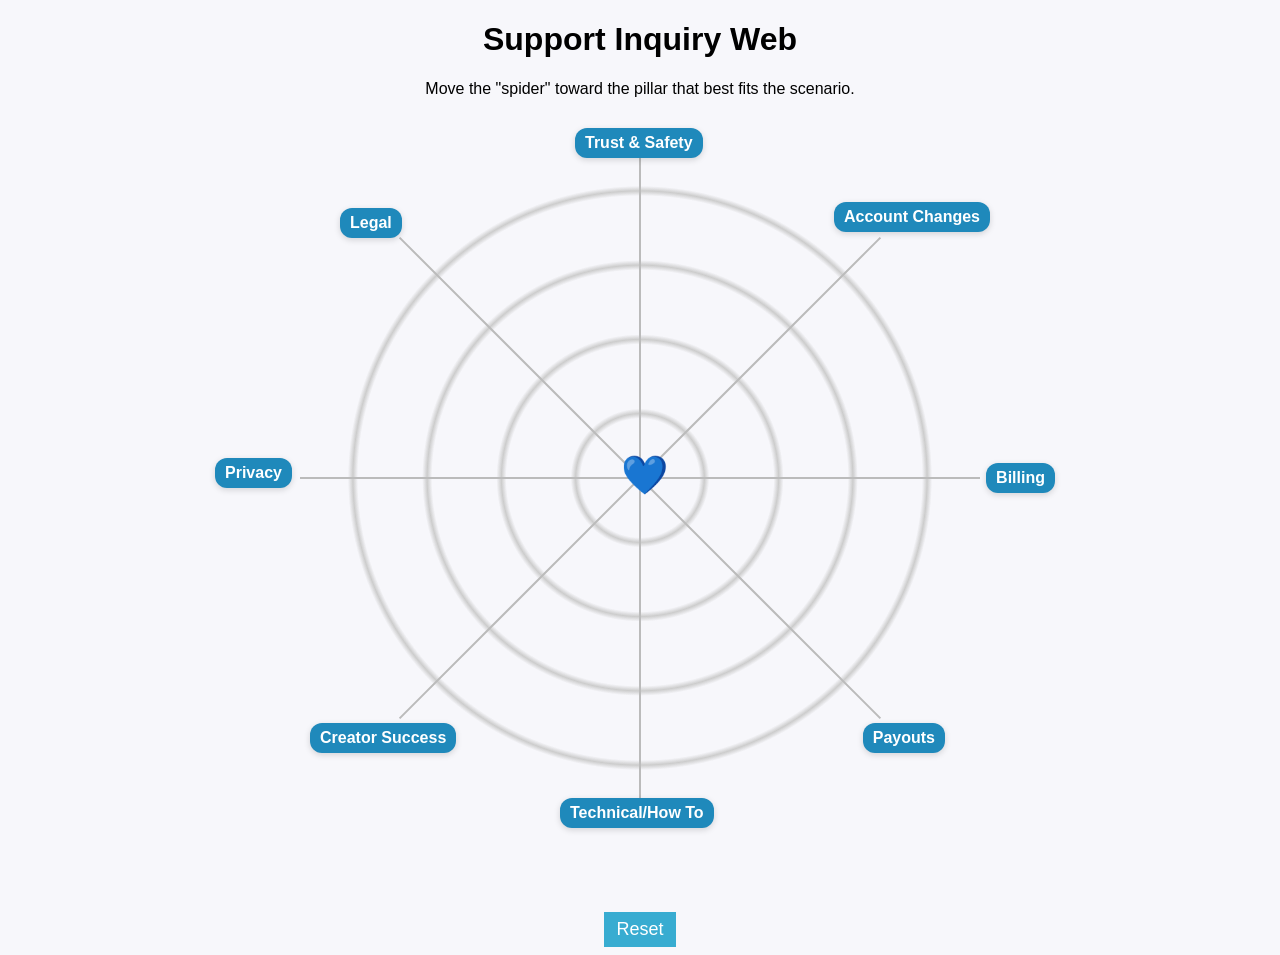
==== index.html @ d9ba9cfe "Rename support-web.html to index.html" ====
<!DOCTYPE html>
<html>
<head>
  <meta charset="UTF-8">
  <meta name="viewport" content="width=device-width, initial-scale=1.0">
  <meta name="color-scheme" content="light dark">
  <title>Support Inquiry Web</title>

  <link rel="stylesheet" href="supportWeb.css">
  <link rel="icon" type="image/svg+xml" href="fansly_logo.png">
</head>

<body>
  <h1>Support Inquiry Web</h1>
  <p>Move the "spider" toward the pillar that best fits the scenario.</p>

  <div class="web" id="web">

    <svg class="radar-fill" viewBox="0 0 700 700">
      <polygon id="radarShape" points="" />
    </svg>

    <div class="spoke" style="transform: rotate(0deg);"></div>
    <div class="spoke" style="transform: rotate(45deg);"></div>
    <div class="spoke" style="transform: rotate(90deg);"></div>
    <div class="spoke" style="transform: rotate(135deg);"></div>
    <div class="spoke" style="transform: rotate(180deg);"></div>
    <div class="spoke" style="transform: rotate(225deg);"></div>
    <div class="spoke" style="transform: rotate(270deg);"></div>
    <div class="spoke" style="transform: rotate(315deg);"></div>

    <div class="label trust-label" 
         data-tooltip="Examples: model release, applications, banned accounts"
         data-category="trust">Trust & Safety</div>
    <div class="label account-label" 
         data-tooltip="Examples: compromised accounts, account restoration, username or email changes, locating lost accounts"
         data-category="account">Account Changes</div>
    <div class="label billing-label" 
         data-tooltip="Examples: payment issues, delayed transactions, refund requests"
         data-category="billing">Billing</div>
    <div class="label payouts-label" 
         data-tooltip="Examples: invoice requests, payout method inquiries, delayed payouts"
         data-category="payouts">Payouts</div>
    <div class="label technical-label" 
         data-tooltip="Examples: troubleshooting, how a feature works, intended behavior"
         data-category="technical">Technical/How To</div>
    <div class="label creator-label" 
         data-tooltip="Examples: partnership inquiries, marketing related"
         data-category="creator">Creator Success</div>
    <div class="label privacy-label" 
         data-tooltip="Examples: DMCA, delete my data, copy of data"
         data-category="privacy">Privacy</div>
    <div class="label legal-label" 
         data-tooltip="Examples: law enforcement requests, allegations of discrimination"
         data-category="legal">Legal</div>

    <div class="center"></div>
    <div id="spider">💙</div>
  </div>

  <br>
  <br>
  <br>

  <button class="reset-button" onclick="resetMarker()">Reset</button>

  <script src="supportWeb.js"></script>
</body>
</html>
---- supportWeb.css ----
body {
    font-family: Arial, sans-serif;
    background: #f7f7fb;
    text-align: center;
}

.web {
    position: relative;
    width: 700px;
    height: 700px;
    margin: 30px auto;
    border-radius: 50%;
    background:
    radial-gradient(circle, transparent 12%, #ccc 13%, transparent 14%),
    radial-gradient(circle, transparent 27%, #ccc 28%, transparent 29%),
    radial-gradient(circle, transparent 42%, #ccc 43%, transparent 44%),
    radial-gradient(circle, transparent 57%, #ccc 58%, transparent 59%),
    radial-gradient(circle, transparent 72%, #ccc 73%, transparent 74%);
}

.spoke {
    position: absolute;
    width: 2px;
    height: 340px;
    background: #bbb;
    left: 349px;
    top: 10px;
    transform-origin: bottom center;
    z-index: 0;
}

.label {
    position: absolute;
    font-weight: bold;
    background: rgb(31, 137, 187);
    color: white;
    padding: 6px 10px;
    border-radius: 12px;
    box-shadow: 0 2px 6px rgba(0,0,0,0.15);
    cursor: default;
    transition: transform 0.15s ease;
    z-index: 3;
}

.label:hover {
    transform: scale(1.03);
}

/* CUSTOM TOOLTIP */
.label::after {
    content: attr(data-tooltip);
    position: absolute;

    width: 220px;
    padding: 10px 12px;

    background: white;
    color: rgb(31, 137, 187);

    border-radius: 12px;
    border: 2px solid rgb(31, 137, 187);

    box-shadow: 0 4px 12px rgba(0,0,0,0.12);

    font-size: 13px;
    font-weight: normal;
    line-height: 1.4;

    opacity: 0;
    pointer-events: none;

    transition: opacity 0.2s ease;

    z-index: 1000;

    top: 115%;
    left: 50%;
    transform: translateX(-50%);
}

/* SHOW TOOLTIP ON HOVER */
.label:hover::after {
    opacity: 1;
}

.label.level-1 {
    background: rgb(96, 181, 216);
}

.label.level-2 {
    background: rgb(31, 137, 187);
    box-shadow: 0 0 0 3px rgba(31, 137, 187, 0.20);
}

.label.level-3 {
    background: rgb(18, 95, 132);
    box-shadow: 0 0 0 4px rgba(31, 137, 187, 0.30);
}

.label.level-4 {
  background: rgb(10, 65, 95);
  box-shadow:
    0 0 0 4px rgba(31, 137, 187, 0.35),
    0 0 18px rgba(31, 137, 187, 0.45);
}

.trust-label {
  top: 0;
  left: 285px;
}

.account-label{
  top: 74px; 
  right: 0px;
}

.billing-label{
  top: 335px; 
  right: -65px;  
}

.payouts-label{
  bottom: 75px; 
  right: 45px;  
}

.technical-label{
  bottom: 0; 
  left: 270px;  
}

.creator-label{
  bottom: 75px; 
  left: 20px;  
}

.privacy-label{
  top: 330px; 
  left: -75px;
}

.legal-label{
  top: 80px; 
  left: 50px;  
}

#spider {
    position: absolute;
    font-size: 38px;
    cursor: grab;
    left: 331px;
    top: 325px;
    user-select: none;
    z-index: 4;
}

.center {
    position: absolute;
    left: 285px;
    top: 335px;
    color: #666;
    font-size: 14px;
}

.reset-button{
    background-color: rgb(56, 172, 209);
    border: none;
    color: white;
    font-size: 18px;
    padding: 0.40em .70em;
}

.radar-fill {
    position: absolute;
    inset: 0;
    width: 700px;
    height: 700px;
    pointer-events: none;
    z-index: 1;
}

#radarShape {
    fill: rgba(31, 137, 187, 0.28);
    stroke: rgb(31, 137, 187);
    stroke-width: 3;
}

@media (prefers-color-scheme: dark) {
  body {
    background: #121820;
    color: #f3f7fb;
  }

  .web {
    background:
      radial-gradient(circle, transparent 12%, #3c4a57 13%, transparent 14%),
      radial-gradient(circle, transparent 27%, #3c4a57 28%, transparent 29%),
      radial-gradient(circle, transparent 42%, #3c4a57 43%, transparent 44%),
      radial-gradient(circle, transparent 57%, #3c4a57 58%, transparent 59%),
      radial-gradient(circle, transparent 72%, #3c4a57 73%, transparent 74%);
  }

  .spoke {
    background: #3c4a57;
  }

  .label {
    background: rgb(56, 172, 209);
    color: white;
    box-shadow: 0 2px 8px rgba(0, 0, 0, 0.35);
  }

  .label::after {
    background: #1c2630;
    color: #f3f7fb;
    border-color: rgb(56, 172, 209);
    box-shadow: 0 4px 14px rgba(0, 0, 0, 0.45);
  }

  .reset-button {
    background-color: rgb(56, 172, 209);
    color: white;
  }

  #radarShape {
    fill: rgba(56, 172, 209, 0.26);
    stroke: rgb(56, 172, 209);
  }
}
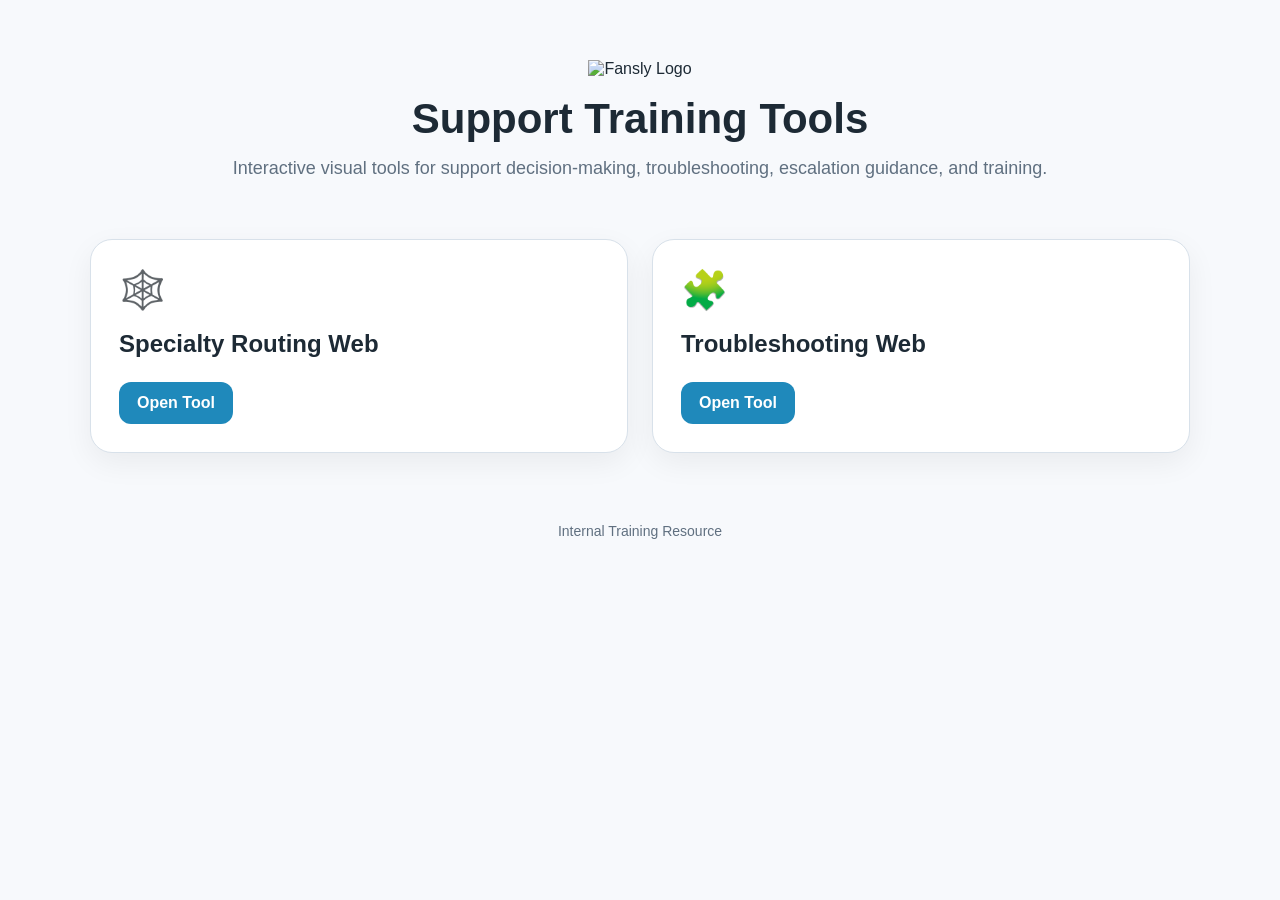
==== commit 9730f5b8: "Added new pages" ====
--- a/index.html
+++ b/index.html
@@ -1,69 +1,213 @@
 <!DOCTYPE html>
-<html>
+<html lang="en">
+
 <head>
   <meta charset="UTF-8">
   <meta name="viewport" content="width=device-width, initial-scale=1.0">
+
+  <title>Fansly Support Training Tools</title>
+
+  <meta name="robots" content="noindex, nofollow">
   <meta name="color-scheme" content="light dark">
-  <title>Support Inquiry Web</title>
-
-  <link rel="stylesheet" href="supportWeb.css">
-  <link rel="icon" type="image/svg+xml" href="fansly_logo.png">
+
+  <link rel="icon" type="image/svg+xml" href="./assets/fansly_logo.png">
+
+  <style>
+    :root {
+      --primary: rgb(31, 137, 187);
+      --primary-light: rgb(56, 172, 209);
+
+      --bg: #f7f9fc;
+      --card: white;
+      --text: #1d2a35;
+      --muted: #607080;
+      --border: #d8e1ea;
+    }
+
+    body {
+      margin: 0;
+      font-family: Arial, sans-serif;
+      background: var(--bg);
+      color: var(--text);
+      min-height: 100vh;
+    }
+
+    .page {
+      max-width: 1100px;
+      margin: auto;
+      padding: 60px 24px;
+    }
+
+    .hero {
+      text-align: center;
+      margin-bottom: 60px;
+    }
+
+    .hero-logo {
+      width: 72px;
+      height: 72px;
+      margin-bottom: 18px;
+    }
+
+    .hero h1 {
+      margin: 0;
+      font-size: 42px;
+      line-height: 1.1;
+    }
+
+    .hero p {
+      margin-top: 16px;
+      font-size: 18px;
+      color: var(--muted);
+    }
+
+    .tool-grid {
+      display: grid;
+      grid-template-columns: repeat(auto-fit, minmax(320px, 1fr));
+      gap: 24px;
+    }
+
+    .tool-card {
+      background: var(--card);
+      border: 1px solid var(--border);
+      border-radius: 22px;
+      padding: 28px;
+      box-shadow: 0 10px 30px rgba(0, 0, 0, 0.06);
+
+      transition:
+        transform 0.18s ease,
+        box-shadow 0.18s ease,
+        border-color 0.18s ease;
+    }
+
+    .tool-card:hover {
+      transform: translateY(-4px);
+      border-color: var(--primary-light);
+      box-shadow: 0 18px 38px rgba(0, 0, 0, 0.10);
+    }
+
+    .tool-icon {
+      font-size: 38px;
+      margin-bottom: 18px;
+    }
+
+    .tool-card h2 {
+      margin: 0 0 12px 0;
+      font-size: 24px;
+    }
+
+    .tool-card p {
+      margin: 0 0 24px 0;
+      line-height: 1.6;
+      color: var(--muted);
+    }
+
+    .tool-button {
+      display: inline-block;
+      background: var(--primary);
+      color: white;
+      text-decoration: none;
+      padding: 12px 18px;
+      border-radius: 12px;
+      font-weight: bold;
+
+      transition:
+        background 0.18s ease,
+        transform 0.18s ease;
+    }
+
+    .tool-button:hover {
+      background: var(--primary-light);
+      transform: scale(1.02);
+    }
+
+    .footer {
+      margin-top: 70px;
+      text-align: center;
+      font-size: 14px;
+      color: var(--muted);
+    }
+
+    @media (prefers-color-scheme: dark) {
+      :root {
+        --bg: #10161d;
+        --card: #18212b;
+        --text: #f3f7fb;
+        --muted: #9fb2c3;
+        --border: #2a3947;
+      }
+
+      .tool-card {
+        box-shadow: 0 10px 30px rgba(0, 0, 0, 0.28);
+      }
+
+      .tool-card:hover {
+        box-shadow: 0 18px 40px rgba(0, 0, 0, 0.42);
+      }
+    }
+  </style>
 </head>
 
 <body>
-  <h1>Support Inquiry Web</h1>
-  <p>Move the "spider" toward the pillar that best fits the scenario.</p>
-
-  <div class="web" id="web">
-
-    <svg class="radar-fill" viewBox="0 0 700 700">
-      <polygon id="radarShape" points="" />
-    </svg>
-
-    <div class="spoke" style="transform: rotate(0deg);"></div>
-    <div class="spoke" style="transform: rotate(45deg);"></div>
-    <div class="spoke" style="transform: rotate(90deg);"></div>
-    <div class="spoke" style="transform: rotate(135deg);"></div>
-    <div class="spoke" style="transform: rotate(180deg);"></div>
-    <div class="spoke" style="transform: rotate(225deg);"></div>
-    <div class="spoke" style="transform: rotate(270deg);"></div>
-    <div class="spoke" style="transform: rotate(315deg);"></div>
-
-    <div class="label trust-label" 
-         data-tooltip="Examples: model release, applications, banned accounts"
-         data-category="trust">Trust & Safety</div>
-    <div class="label account-label" 
-         data-tooltip="Examples: compromised accounts, account restoration, username or email changes, locating lost accounts"
-         data-category="account">Account Changes</div>
-    <div class="label billing-label" 
-         data-tooltip="Examples: payment issues, delayed transactions, refund requests"
-         data-category="billing">Billing</div>
-    <div class="label payouts-label" 
-         data-tooltip="Examples: invoice requests, payout method inquiries, delayed payouts"
-         data-category="payouts">Payouts</div>
-    <div class="label technical-label" 
-         data-tooltip="Examples: troubleshooting, how a feature works, intended behavior"
-         data-category="technical">Technical/How To</div>
-    <div class="label creator-label" 
-         data-tooltip="Examples: partnership inquiries, marketing related"
-         data-category="creator">Creator Success</div>
-    <div class="label privacy-label" 
-         data-tooltip="Examples: DMCA, delete my data, copy of data"
-         data-category="privacy">Privacy</div>
-    <div class="label legal-label" 
-         data-tooltip="Examples: law enforcement requests, allegations of discrimination"
-         data-category="legal">Legal</div>
-
-    <div class="center"></div>
-    <div id="spider">💙</div>
+
+  <div class="page">
+
+    <section class="hero">
+      <img
+        class="hero-logo"
+        src="./assets/fansly.svg"
+        alt="Fansly Logo"
+      >
+
+      <h1>Support Training Tools</h1>
+
+      <p>
+        Interactive visual tools for support decision-making,
+        troubleshooting, escalation guidance, and training.
+      </p>
+    </section>
+
+    <section class="tool-grid">
+
+      <div class="tool-card">
+        <div class="tool-icon">🕸️</div>
+
+        <h2>Specialty Routing Web</h2>
+
+        <p>
+        </p>
+
+        <a
+          class="tool-button"
+          href="./inquiry-routing/"
+        >
+          Open Tool
+        </a>
+      </div>
+
+      <div class="tool-card">
+        <div class="tool-icon">🧩</div>
+
+        <h2>Troubleshooting Web</h2>
+
+        <p>
+        </p>
+
+        <a
+          class="tool-button"
+          href="./troubleshooting/"
+        >
+          Open Tool
+        </a>
+      </div>
+
+    </section>
+
+    <div class="footer">
+      Internal Training Resource
+    </div>
+
   </div>
 
-  <br>
-  <br>
-  <br>
-
-  <button class="reset-button" onclick="resetMarker()">Reset</button>
-
-  <script src="supportWeb.js"></script>
 </body>
-</html>
+</html>
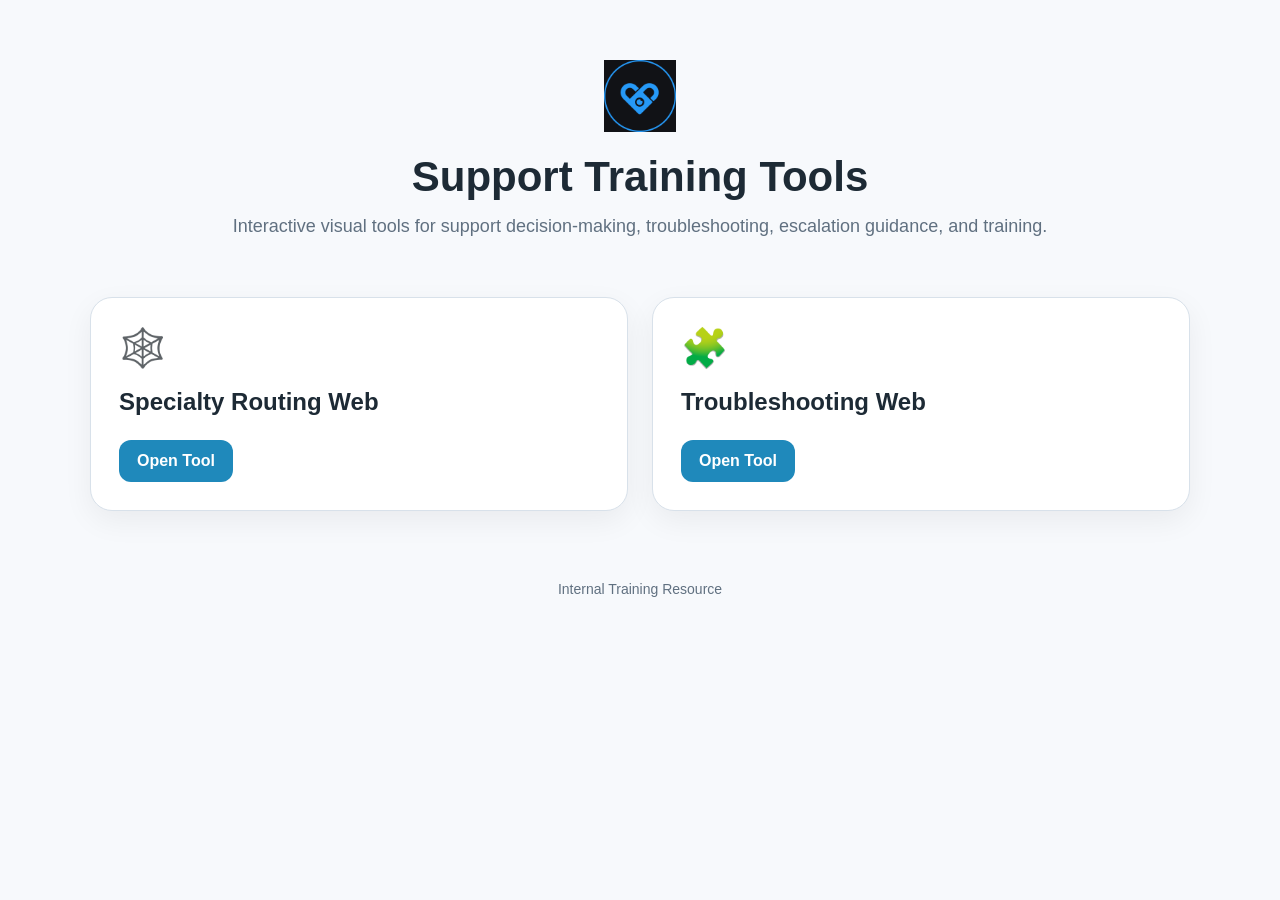
==== commit 536d62fb: "Change Fansly logo image source to PNG format" ====
--- a/index.html
+++ b/index.html
@@ -155,7 +155,7 @@
     <section class="hero">
       <img
         class="hero-logo"
-        src="./assets/fansly.svg"
+        src="./assets/fansly_logo.png"
         alt="Fansly Logo"
       >
 
@@ -210,4 +210,4 @@
   </div>
 
 </body>
-</html>+</html>
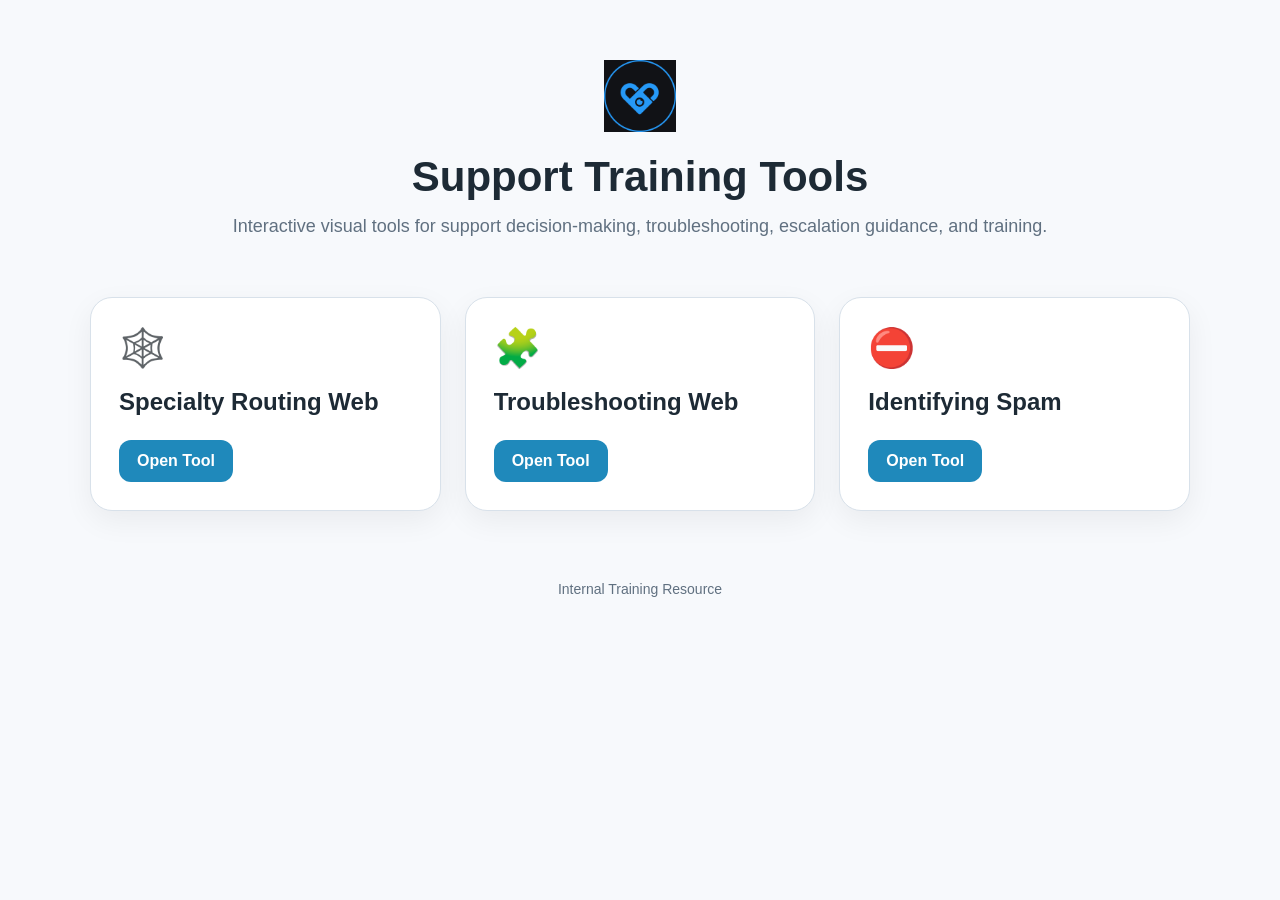
==== commit 2183f044: "Add 'Identifying Spam' tool card to index.html Added a new tool card for 'Identifying Spam' with a l" ====
--- a/index.html
+++ b/index.html
@@ -11,6 +11,7 @@
   <meta name="color-scheme" content="light dark">
 
   <link rel="icon" type="image/svg+xml" href="./assets/fansly_logo.png">
+  <link rel="stylesheet" href="./shared/shared.css">
 
   <style>
     :root {
@@ -201,6 +202,22 @@
         </a>
       </div>
 
+      <div class="tool-card">
+        <div class="tool-icon">⛔</div>
+
+        <h2>Identifying Spam</h2>
+
+        <p>
+        </p>
+
+        <a
+          class="tool-button"
+          href="./spam-training/"
+        >
+          Open Tool
+        </a>
+      </div>
+
     </section>
 
     <div class="footer">
--- a/shared/shared.css
+++ b/shared/shared.css
@@ -0,0 +1,35 @@
+.tool-nav {
+  display: flex;
+  justify-content: flex-end;
+  align-items: center;
+  gap: 10px;
+  padding: 16px 24px;
+  font-family: Arial, sans-serif;
+}
+
+.tool-nav label {
+  font-weight: bold;
+  color: #607080;
+}
+
+.tool-nav select {
+  background: white;
+  color: #1d2a35;
+  border: 1px solid #d8e1ea;
+  border-radius: 10px;
+  padding: 8px 12px;
+  font-size: 14px;
+  cursor: pointer;
+}
+
+@media (prefers-color-scheme: dark) {
+  .tool-nav label {
+    color: #9fb2c3;
+  }
+
+  .tool-nav select {
+    background: #18212b;
+    color: #f3f7fb;
+    border-color: #2a3947;
+  }
+}
